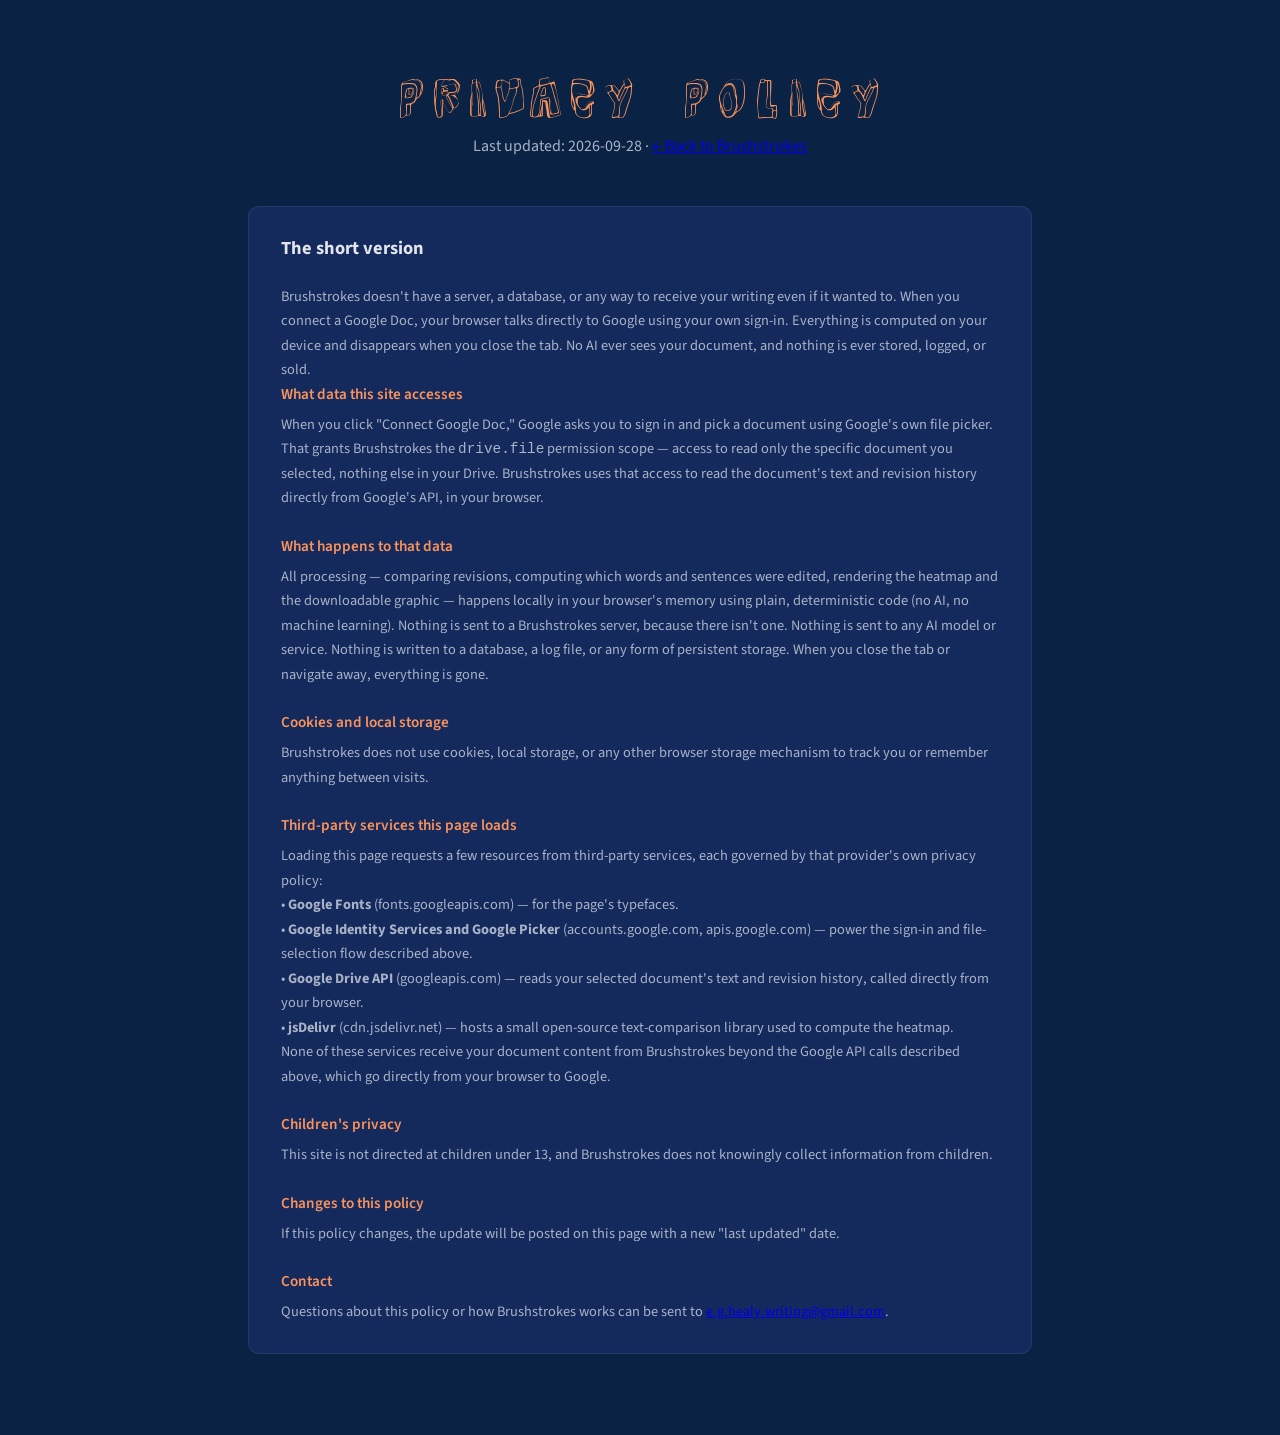
==== privacy.html @ 130ba91e "Add privacy policy page Needed for Google's OAuth consent screen publish requirements. Reflects the " ====
<!DOCTYPE html>
<html lang="en">
<head>
	<meta charset="utf-8">
	<meta name="viewport" content="width=device-width, initial-scale=1, shrink-to-fit=no">
	<title>Privacy Policy &mdash; Brushstrokes</title>
	<link rel="preconnect" href="https://fonts.googleapis.com">
	<link rel="preconnect" href="https://fonts.gstatic.com" crossorigin>
	<link href="https://fonts.googleapis.com/css2?family=Source+Sans+3:ital,wght@0,200..900;1,200..900&display=swap" rel="stylesheet">
	<link href="https://fonts.googleapis.com/css2?family=Rock+3D&display=swap" rel="stylesheet">
	<link rel="stylesheet" href="style.css">
</head>
<body>
	<main>
		<header class="intro">
			<h1 class="rock-heading" style="font-size: clamp(1.8rem, 1.5rem + 1.5vw, 3rem);">Privacy Policy</h1>
			<p class="subtitle">Last updated: 2026-09-28 &middot; <a href="index.html">&larr; Back to Brushstrokes</a></p>
		</header>

		<section class="about-panel" style="margin-top: 3rem;">
			<h2 class="about-heading">The short version</h2>
			<p>Brushstrokes doesn't have a server, a database, or any way to receive your writing even if it wanted to. When you connect a Google Doc, your browser talks directly to Google using your own sign-in. Everything is computed on your device and disappears when you close the tab. No AI ever sees your document, and nothing is ever stored, logged, or sold.</p>

			<h3 class="about-subheading">What data this site accesses</h3>
			<p>When you click "Connect Google Doc," Google asks you to sign in and pick a document using Google's own file picker. That grants Brushstrokes the <code>drive.file</code> permission scope &mdash; access to read only the specific document you selected, nothing else in your Drive. Brushstrokes uses that access to read the document's text and revision history directly from Google's API, in your browser.</p>

			<h3 class="about-subheading">What happens to that data</h3>
			<p>All processing &mdash; comparing revisions, computing which words and sentences were edited, rendering the heatmap and the downloadable graphic &mdash; happens locally in your browser's memory using plain, deterministic code (no AI, no machine learning). Nothing is sent to a Brushstrokes server, because there isn't one. Nothing is sent to any AI model or service. Nothing is written to a database, a log file, or any form of persistent storage. When you close the tab or navigate away, everything is gone.</p>

			<h3 class="about-subheading">Cookies and local storage</h3>
			<p>Brushstrokes does not use cookies, local storage, or any other browser storage mechanism to track you or remember anything between visits.</p>

			<h3 class="about-subheading">Third-party services this page loads</h3>
			<p>Loading this page requests a few resources from third-party services, each governed by that provider's own privacy policy:</p>
			<p>&bull; <strong>Google Fonts</strong> (fonts.googleapis.com) &mdash; for the page's typefaces.<br>
			&bull; <strong>Google Identity Services and Google Picker</strong> (accounts.google.com, apis.google.com) &mdash; power the sign-in and file-selection flow described above.<br>
			&bull; <strong>Google Drive API</strong> (googleapis.com) &mdash; reads your selected document's text and revision history, called directly from your browser.<br>
			&bull; <strong>jsDelivr</strong> (cdn.jsdelivr.net) &mdash; hosts a small open-source text-comparison library used to compute the heatmap.</p>
			<p>None of these services receive your document content from Brushstrokes beyond the Google API calls described above, which go directly from your browser to Google.</p>

			<h3 class="about-subheading">Children's privacy</h3>
			<p>This site is not directed at children under 13, and Brushstrokes does not knowingly collect information from children.</p>

			<h3 class="about-subheading">Changes to this policy</h3>
			<p>If this policy changes, the update will be posted on this page with a new "last updated" date.</p>

			<h3 class="about-subheading">Contact</h3>
			<p>Questions about this policy or how Brushstrokes works can be sent to <a href="mailto:e.g.healy.writing@gmail.com">e.g.healy.writing@gmail.com</a>.</p>
		</section>
	</main>
</body>
</html>
---- style.css ----
:root {
	/* Fallback theme values — overwritten immediately by applyPaletteTheme()
	   in app.js, but kept here so the page never renders unstyled. */
	--color-background: #0a2243;
	--color-panel-bg: #14295c;
	--color-control-bg: #1c3970;
	--color-border: #3f5a99;
	--color-text: #e2e5ea;
	--color-text-muted: #a9b3c7;
	--color-text-faint: #7186ac;
	--color-highlight: #fa935c;
	--color-highlight-text: #17223d;
	--color-highlight-hover: #fbaf82;
}

* {
	box-sizing: border-box;
}

/*
 * Cross-fades palette switches: anything whose color comes from a
 * --color-* custom property (background, panels, controls, borders,
 * text) transitions smoothly when applyPaletteTheme() updates those
 * variables. More specific transitions declared further down (e.g. on
 * button hover states) override this, which is intentional — those
 * stay snappy for interaction feedback.
 */
*, *::before, *::after {
	transition: background-color 0.4s ease, border-color 0.4s ease, color 0.4s ease;
}

body {
	margin: 0;
	font-family: "Source Sans 3", sans-serif;
	background-color: var(--color-background);
	color: var(--color-text);
}

main {
	max-width: 52rem;
	margin: 4rem auto;
	padding: 0 1.5rem;
}

h1.rock-heading {
	font-family: "Rock 3D", cursive;
	font-weight: 400;
	font-size: clamp(2.6rem, 2rem + 3vw, 4.8rem);
	text-transform: uppercase;
	text-align: center;
	color: var(--color-highlight);
	margin-bottom: 0.5rem;
}

.subtitle {
	color: var(--color-text-muted);
	line-height: 1.5;
	margin-top: 0;
	text-align: center;
}

.toolbar {
	display: flex;
	align-items: center;
	flex-wrap: wrap;
	gap: 1.25rem;
	margin: 6rem 0 1rem;
	padding: 0.6rem 1.1rem;
	border-radius: 0.7rem;
	min-height: 3.25rem;
	background-color: var(--color-panel-bg);
	border: 1px solid rgba(255, 255, 255, 0.08);
}

.toolbar-group {
	display: flex;
	align-items: center;
	gap: 0.6rem;
	flex-wrap: wrap;
}

.toolbar-group-label {
	font-size: 0.68rem;
	font-weight: 600;
	letter-spacing: 0.1em;
	text-transform: uppercase;
	color: var(--color-text-faint);
}

.toolbar-divider {
	align-self: stretch;
	width: 1px;
	background-color: rgba(255, 255, 255, 0.08);
}

button.btn {
	font: inherit;
	font-size: 0.9rem;
	padding: 0.4rem 0.9rem;
	border-radius: 0.4rem;
	border: 1px solid var(--color-border);
	background-color: var(--color-control-bg);
	color: var(--color-text);
	cursor: pointer;
	transition: border-color 0.15s ease, background-color 0.15s ease;
}

button.btn:hover:not(:disabled) {
	border-color: var(--color-highlight);
}

button.btn:disabled {
	opacity: 0.4;
	cursor: not-allowed;
}

.btn-primary {
	border-color: var(--color-highlight);
	background-color: var(--color-highlight);
	color: var(--color-highlight-text);
	font-weight: 600;
}

.btn-primary:hover:not(:disabled) {
	background-color: var(--color-highlight-hover);
	border-color: var(--color-highlight-hover);
}

.field-inline {
	display: flex;
	align-items: center;
	gap: 0.5rem;
}

.field-label {
	font-size: 0.75rem;
	color: var(--color-text-muted);
}

.field-inline select {
	font: inherit;
	font-size: 0.85rem;
	padding: 0.35rem 1.9rem 0.35rem 0.6rem;
	border-radius: 0.4rem;
	border: 1px solid var(--color-border);
	background-color: var(--color-control-bg);
	color: var(--color-text);
	appearance: none;
	-webkit-appearance: none;
	-moz-appearance: none;
	background-image: var(--select-caret);
	background-repeat: no-repeat;
	background-position: right 0.8rem center;
	background-size: 0.6rem 0.4rem;
}

.segmented {
	display: inline-flex;
	padding: 0.15rem;
	border-radius: 0.5rem;
	background-color: var(--color-control-bg);
	border: 1px solid var(--color-border);
}

.segmented-option {
	font: inherit;
	font-size: 0.8rem;
	padding: 0.3rem 0.75rem;
	border: none;
	border-radius: 0.35rem;
	background-color: transparent;
	color: var(--color-text-muted);
	cursor: pointer;
	transition: background-color 0.15s ease, color 0.15s ease;
}

.segmented-option:hover {
	color: var(--color-text);
}

.segmented-option.active {
	background-color: var(--color-highlight);
	color: var(--color-highlight-text);
	font-weight: 600;
}

.mode-label {
	margin-left: auto;
	font-size: 0.8rem;
	color: var(--color-text-faint);
	align-self: center;
}

.legend {
	display: flex;
	align-items: center;
	gap: 0.6rem;
	font-size: 0.8rem;
	color: var(--color-text-muted);
	margin-bottom: 1.5rem;
}

.legend-gradient {
	display: inline-block;
	width: 8rem;
	height: 0.6rem;
	border-radius: 999px;
	transition: opacity 0.25s ease;
}

.canvas {
	border-radius: 0.7rem;
	background-color: var(--color-panel-bg);
	border: 1px solid rgba(255, 255, 255, 0.08);
	padding: 1.5rem 1.75rem;
	max-height: 22rem;
	overflow-y: auto;
}

.footnote-panel {
	margin-top: 1.25rem;
	margin-bottom: 2rem;
	padding: 1.25rem 1.5rem;
	border-radius: 0.7rem;
	background-color: var(--color-panel-bg);
	border: 1px solid rgba(255, 255, 255, 0.08);
	min-height: 6rem;
}

.frame-standalone {
	display: flex;
	flex-direction: column;
	align-items: center;
	margin: 1.25rem 0 2rem;
}

.frame-label {
	display: block;
	font-size: 0.68rem;
	font-weight: 600;
	letter-spacing: 0.1em;
	text-transform: uppercase;
	color: var(--color-text-faint);
	margin-bottom: 0.75rem;
}

.frame-graphic {
	width: 100%;
	max-width: 30rem;
	height: auto;
	display: block;
	border-radius: 0.3em;
	border: 1px solid rgba(255, 255, 255, 0.12);
	transition: opacity 0.25s ease;
}

.footnote-panel .btn {
	margin-top: 1rem;
}

.footnote-label {
	display: block;
	font-size: 0.68rem;
	font-weight: 600;
	letter-spacing: 0.1em;
	text-transform: uppercase;
	color: var(--color-text-faint);
	margin-bottom: 0.75rem;
}

.footnote-placeholder {
	margin: 0;
	color: var(--color-text-faint);
	font-size: 0.9rem;
	font-style: italic;
}

.footnote-list {
	margin: 0;
	padding-left: 1.25rem;
	color: var(--color-text);
	font-size: 0.95rem;
	line-height: 1.7;
}

.footnote-list li {
	margin-bottom: 0.3rem;
}

.footnote-list li::marker {
	color: var(--color-highlight);
}

.doc-output {
	/* Always white, independent of the current palette's light/dark
	   text derivation — the document text sits on the heat gradient
	   itself, not the page background, so it isn't held to the same
	   WCAG contrast logic as the surrounding site chrome. */
	color: #ffffff;
	line-height: 1.9;
	font-size: 1.05rem;
	white-space: pre-wrap;
	transition: opacity 0.25s ease;
}

.doc-output .sentence {
	padding: 0.1em 0.05em;
	border-radius: 0.3em;
}

.doc-output .word {
	transition: text-shadow 0.2s ease;
}

.doc-output .word.heat-high {
	text-shadow: 0 0 0.5em var(--heat-glow-color, rgba(239, 68, 68, 0.6));
	font-weight: 600;
}

.about-panel {
	margin-bottom: 5rem;
	padding: 1.75rem 2rem;
	border-radius: 0.7rem;
	background-color: var(--color-panel-bg);
	border: 1px solid rgba(255, 255, 255, 0.08);
}

.about-heading {
	font-family: "Source Sans 3", sans-serif;
	font-size: 1.15rem;
	font-weight: 700;
	color: var(--color-text);
	margin: 0 0 1.5rem;
}

.about-subheading {
	font-family: "Source Sans 3", sans-serif;
	font-size: 0.95rem;
	font-weight: 600;
	color: var(--color-highlight);
	margin: 1.5rem 0 0.5rem;
}

.about-subheading:first-of-type {
	margin-top: 0;
}

.about-panel p {
	margin: 0;
	color: var(--color-text-muted);
	font-size: 0.9rem;
	line-height: 1.7;
}
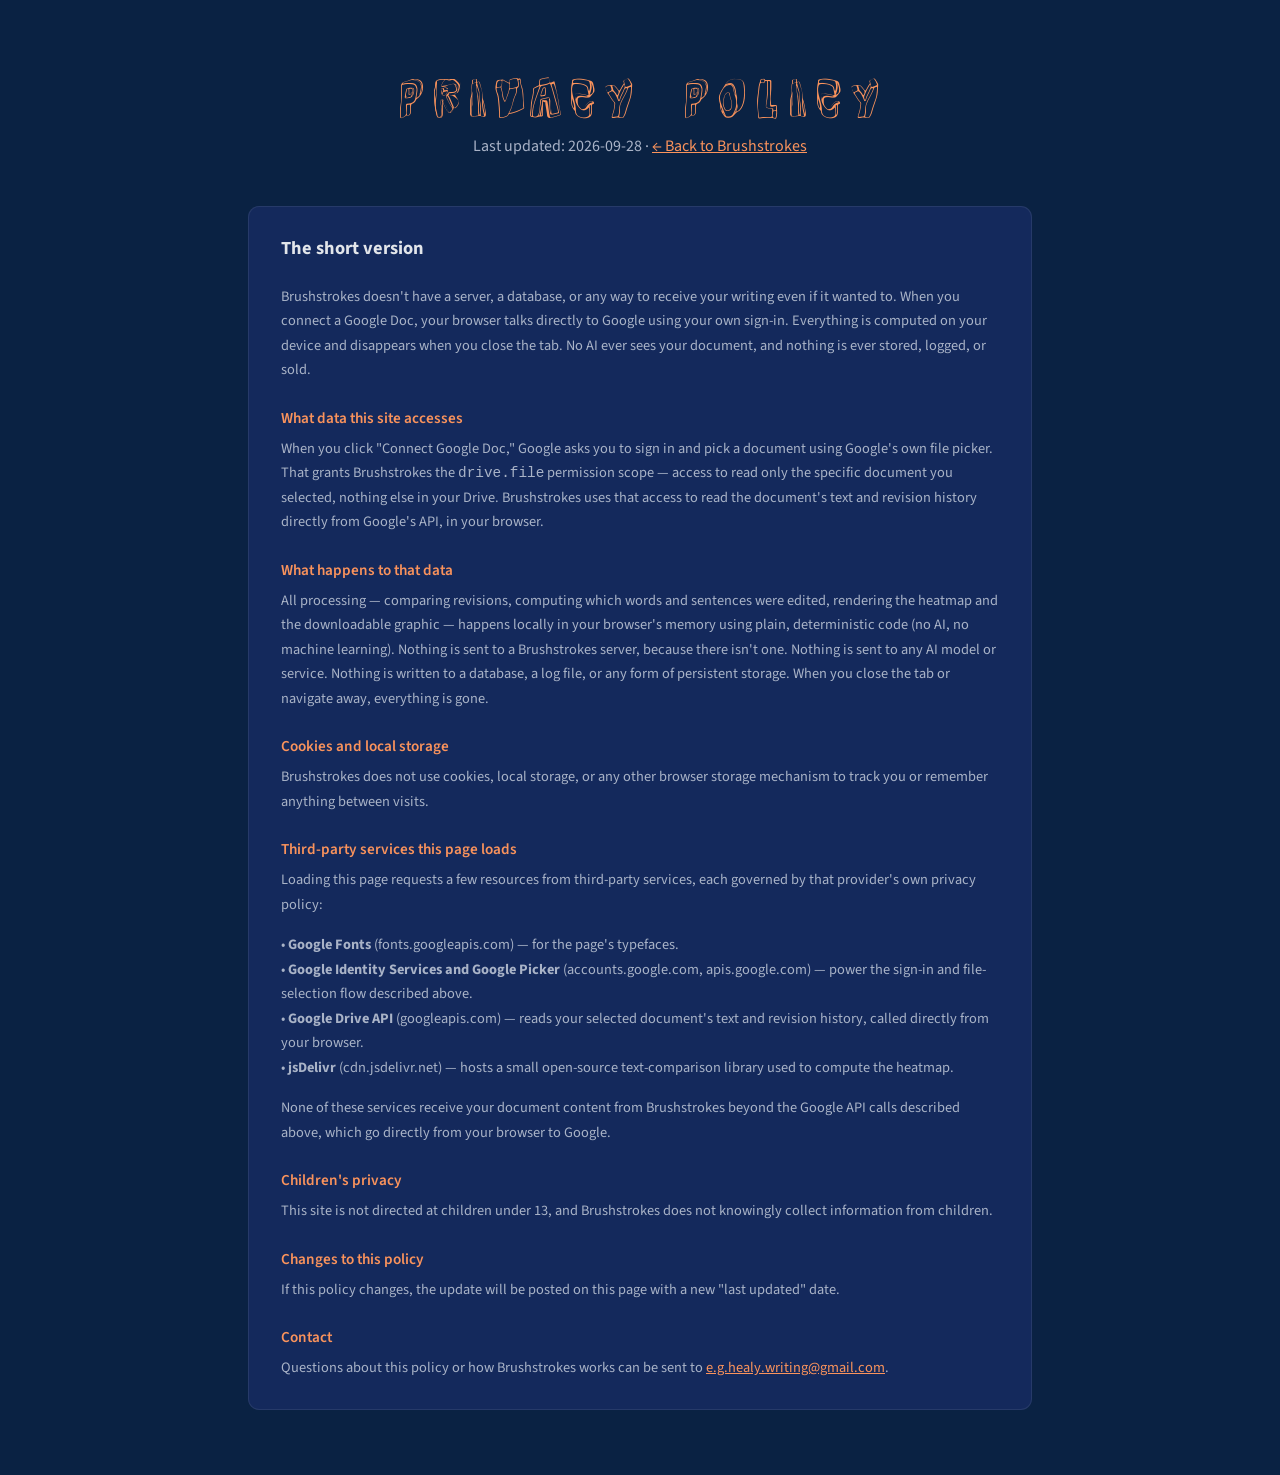
==== commit 591e9fcc: "Consolidate content sections into a reusable .content-card pattern Replaces the per-section about-pa" ====
--- a/privacy.html
+++ b/privacy.html
@@ -17,20 +17,20 @@
 			<p class="subtitle">Last updated: 2026-09-28 &middot; <a href="index.html">&larr; Back to Brushstrokes</a></p>
 		</header>
 
-		<section class="about-panel" style="margin-top: 3rem;">
-			<h2 class="about-heading">The short version</h2>
+		<section class="content-card">
+			<h2>The short version</h2>
 			<p>Brushstrokes doesn't have a server, a database, or any way to receive your writing even if it wanted to. When you connect a Google Doc, your browser talks directly to Google using your own sign-in. Everything is computed on your device and disappears when you close the tab. No AI ever sees your document, and nothing is ever stored, logged, or sold.</p>
 
-			<h3 class="about-subheading">What data this site accesses</h3>
+			<h3>What data this site accesses</h3>
 			<p>When you click "Connect Google Doc," Google asks you to sign in and pick a document using Google's own file picker. That grants Brushstrokes the <code>drive.file</code> permission scope &mdash; access to read only the specific document you selected, nothing else in your Drive. Brushstrokes uses that access to read the document's text and revision history directly from Google's API, in your browser.</p>
 
-			<h3 class="about-subheading">What happens to that data</h3>
+			<h3>What happens to that data</h3>
 			<p>All processing &mdash; comparing revisions, computing which words and sentences were edited, rendering the heatmap and the downloadable graphic &mdash; happens locally in your browser's memory using plain, deterministic code (no AI, no machine learning). Nothing is sent to a Brushstrokes server, because there isn't one. Nothing is sent to any AI model or service. Nothing is written to a database, a log file, or any form of persistent storage. When you close the tab or navigate away, everything is gone.</p>
 
-			<h3 class="about-subheading">Cookies and local storage</h3>
+			<h3>Cookies and local storage</h3>
 			<p>Brushstrokes does not use cookies, local storage, or any other browser storage mechanism to track you or remember anything between visits.</p>
 
-			<h3 class="about-subheading">Third-party services this page loads</h3>
+			<h3>Third-party services this page loads</h3>
 			<p>Loading this page requests a few resources from third-party services, each governed by that provider's own privacy policy:</p>
 			<p>&bull; <strong>Google Fonts</strong> (fonts.googleapis.com) &mdash; for the page's typefaces.<br>
 			&bull; <strong>Google Identity Services and Google Picker</strong> (accounts.google.com, apis.google.com) &mdash; power the sign-in and file-selection flow described above.<br>
@@ -38,13 +38,13 @@
 			&bull; <strong>jsDelivr</strong> (cdn.jsdelivr.net) &mdash; hosts a small open-source text-comparison library used to compute the heatmap.</p>
 			<p>None of these services receive your document content from Brushstrokes beyond the Google API calls described above, which go directly from your browser to Google.</p>
 
-			<h3 class="about-subheading">Children's privacy</h3>
+			<h3>Children's privacy</h3>
 			<p>This site is not directed at children under 13, and Brushstrokes does not knowingly collect information from children.</p>
 
-			<h3 class="about-subheading">Changes to this policy</h3>
+			<h3>Changes to this policy</h3>
 			<p>If this policy changes, the update will be posted on this page with a new "last updated" date.</p>
 
-			<h3 class="about-subheading">Contact</h3>
+			<h3>Contact</h3>
 			<p>Questions about this policy or how Brushstrokes works can be sent to <a href="mailto:e.g.healy.writing@gmail.com">e.g.healy.writing@gmail.com</a>.</p>
 		</section>
 	</main>
--- a/style.css
+++ b/style.css
@@ -11,6 +11,7 @@
 	--color-highlight: #fa935c;
 	--color-highlight-text: #17223d;
 	--color-highlight-hover: #fbaf82;
+	--color-highlight-hover-text: #17223d;
 }
 
 * {
@@ -36,6 +37,14 @@
 	color: var(--color-text);
 }
 
+a {
+	color: var(--color-highlight);
+}
+
+a:hover {
+	color: var(--color-highlight-hover);
+}
+
 main {
 	max-width: 52rem;
 	margin: 4rem auto;
@@ -114,16 +123,17 @@
 	cursor: not-allowed;
 }
 
-.btn-primary {
+button.btn-primary {
 	border-color: var(--color-highlight);
 	background-color: var(--color-highlight);
 	color: var(--color-highlight-text);
 	font-weight: 600;
 }
 
-.btn-primary:hover:not(:disabled) {
+button.btn-primary:hover:not(:disabled) {
 	background-color: var(--color-highlight-hover);
 	border-color: var(--color-highlight-hover);
+	color: var(--color-highlight-hover-text);
 }
 
 .field-inline {
@@ -213,8 +223,6 @@
 	background-color: var(--color-panel-bg);
 	border: 1px solid rgba(255, 255, 255, 0.08);
 	padding: 1.5rem 1.75rem;
-	max-height: 22rem;
-	overflow-y: auto;
 }
 
 .footnote-panel {
@@ -245,6 +253,23 @@
 }
 
 .frame-graphic {
+	width: 100%;
+	max-width: 30rem;
+	height: auto;
+	display: block;
+	border-radius: 0.3em;
+	border: 1px solid rgba(255, 255, 255, 0.12);
+	transition: opacity 0.25s ease;
+}
+
+.painting-reference {
+	display: flex;
+	flex-direction: column;
+	align-items: center;
+	margin: 3rem 0 1rem;
+}
+
+.painting-image {
 	width: 100%;
 	max-width: 30rem;
 	height: auto;
@@ -317,15 +342,29 @@
 	font-weight: 600;
 }
 
-.about-panel {
-	margin-bottom: 5rem;
+/*
+ * Generic reusable content card. To add a new prose section anywhere
+ * on the site, just wrap it in a <section class="content-card"> with
+ * plain <h2>/<h3>/<p> tags — no per-section heading classes needed,
+ * the container handles all the styling via these descendant rules.
+ *
+ *   <section class="content-card">
+ *     <h2>Section title</h2>
+ *     <p>Intro paragraph.</p>
+ *     <h3>A subheading</h3>
+ *     <p>More content.</p>
+ *     <p>Another paragraph — gets automatic spacing from the one above.</p>
+ *   </section>
+ */
+.content-card {
+	margin: 3rem 0;
 	padding: 1.75rem 2rem;
 	border-radius: 0.7rem;
 	background-color: var(--color-panel-bg);
 	border: 1px solid rgba(255, 255, 255, 0.08);
 }
 
-.about-heading {
+.content-card h2 {
 	font-family: "Source Sans 3", sans-serif;
 	font-size: 1.15rem;
 	font-weight: 700;
@@ -333,7 +372,7 @@
 	margin: 0 0 1.5rem;
 }
 
-.about-subheading {
+.content-card h3 {
 	font-family: "Source Sans 3", sans-serif;
 	font-size: 0.95rem;
 	font-weight: 600;
@@ -341,13 +380,17 @@
 	margin: 1.5rem 0 0.5rem;
 }
 
-.about-subheading:first-of-type {
+.content-card h3:first-child {
 	margin-top: 0;
 }
 
-.about-panel p {
+.content-card p {
 	margin: 0;
 	color: var(--color-text-muted);
 	font-size: 0.9rem;
 	line-height: 1.7;
 }
+
+.content-card p + p {
+	margin-top: 1rem;
+}
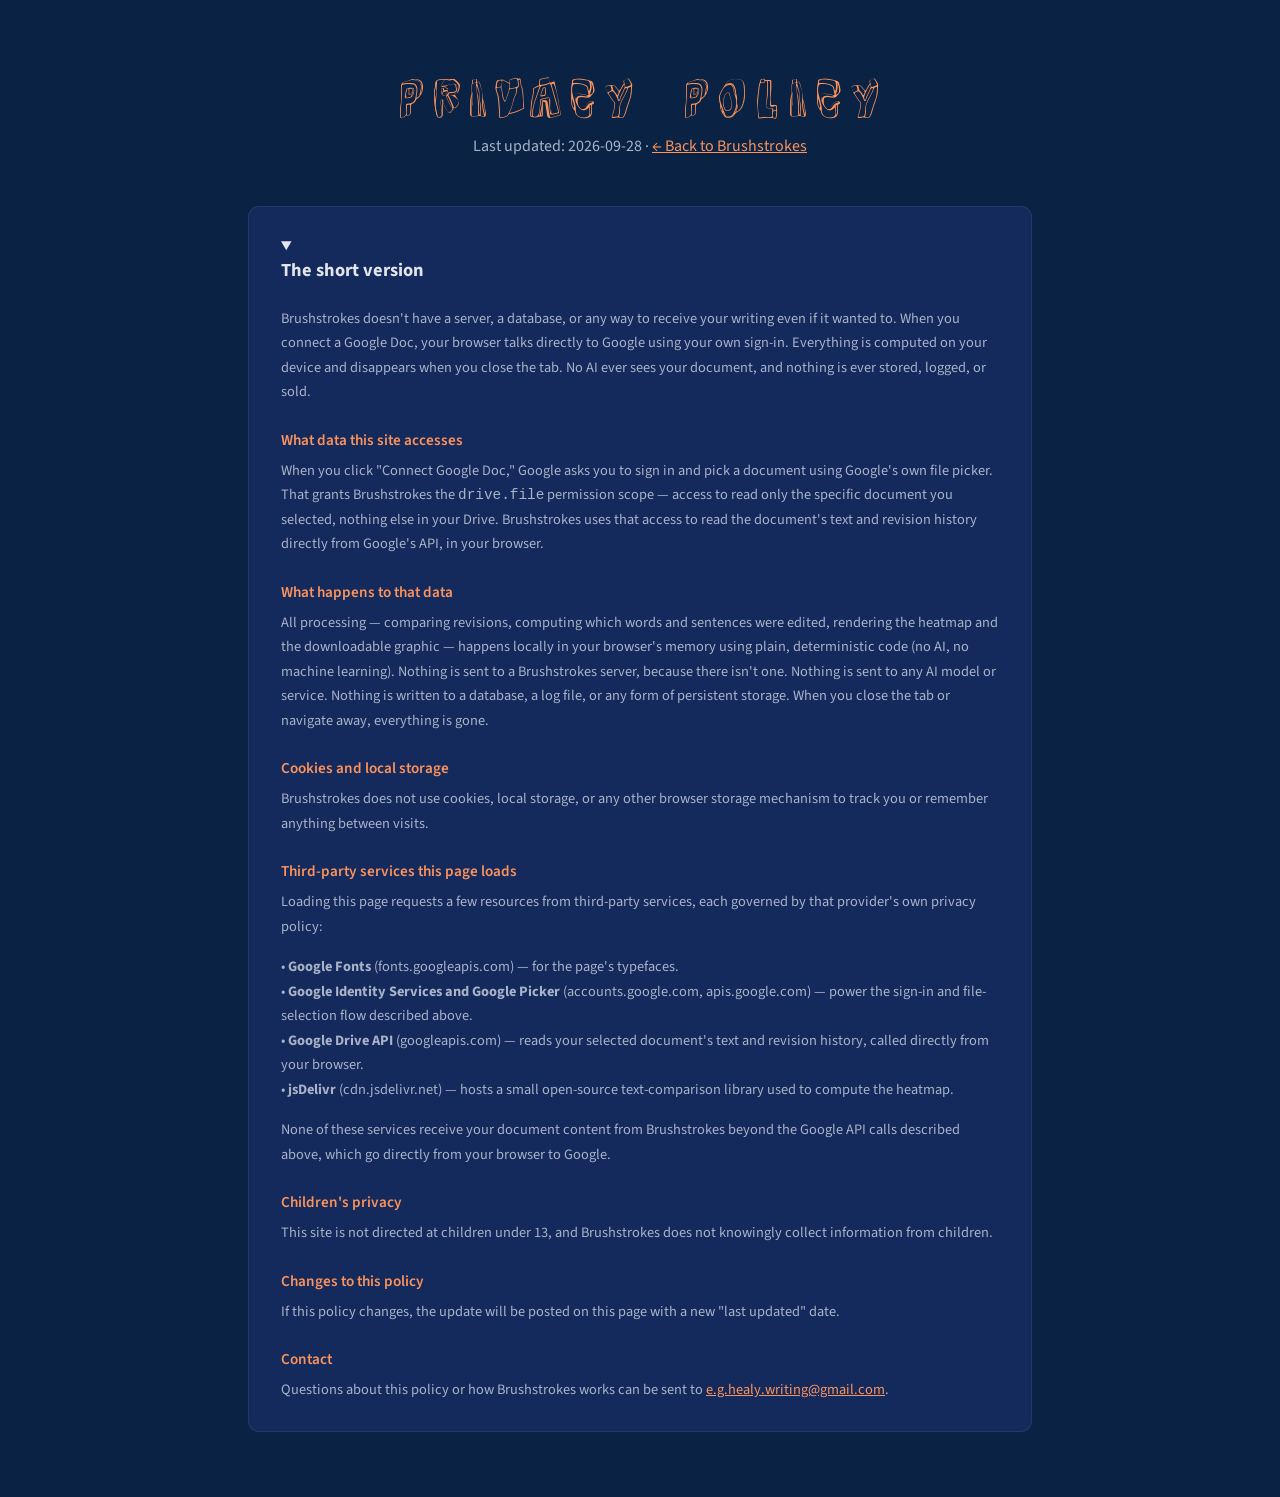
==== commit 1df06d37: "a.i." ====
--- a/privacy.html
+++ b/privacy.html
@@ -17,8 +17,8 @@
 			<p class="subtitle">Last updated: 2026-09-28 &middot; <a href="index.html">&larr; Back to Brushstrokes</a></p>
 		</header>
 
-		<section class="content-card">
-			<h2>The short version</h2>
+		<details class="content-card" open>
+			<summary><h2>The short version</h2></summary>
 			<p>Brushstrokes doesn't have a server, a database, or any way to receive your writing even if it wanted to. When you connect a Google Doc, your browser talks directly to Google using your own sign-in. Everything is computed on your device and disappears when you close the tab. No AI ever sees your document, and nothing is ever stored, logged, or sold.</p>
 
 			<h3>What data this site accesses</h3>
@@ -46,7 +46,7 @@
 
 			<h3>Contact</h3>
 			<p>Questions about this policy or how Brushstrokes works can be sent to <a href="mailto:e.g.healy.writing@gmail.com">e.g.healy.writing@gmail.com</a>.</p>
-		</section>
+		</details>
 	</main>
 </body>
 </html>
--- a/style.css
+++ b/style.css
@@ -136,34 +136,6 @@
 	color: var(--color-highlight-hover-text);
 }
 
-.field-inline {
-	display: flex;
-	align-items: center;
-	gap: 0.5rem;
-}
-
-.field-label {
-	font-size: 0.75rem;
-	color: var(--color-text-muted);
-}
-
-.field-inline select {
-	font: inherit;
-	font-size: 0.85rem;
-	padding: 0.35rem 1.9rem 0.35rem 0.6rem;
-	border-radius: 0.4rem;
-	border: 1px solid var(--color-border);
-	background-color: var(--color-control-bg);
-	color: var(--color-text);
-	appearance: none;
-	-webkit-appearance: none;
-	-moz-appearance: none;
-	background-image: var(--select-caret);
-	background-repeat: no-repeat;
-	background-position: right 0.8rem center;
-	background-size: 0.6rem 0.4rem;
-}
-
 .segmented {
 	display: inline-flex;
 	padding: 0.15rem;
@@ -201,6 +173,112 @@
 	align-self: center;
 }
 
+/*
+ * Fixed vertical rail of palette thumbnails, pinned to the right edge
+ * of the viewport so it's reachable from anywhere on the page. Click a
+ * thumbnail to switch palettes — see populatePaletteRail() in app.js.
+ */
+.palette-rail {
+	position: fixed;
+	top: 50%;
+	right: 1.25rem;
+	transform: translateY(-50%);
+	z-index: 100;
+	display: flex;
+	flex-direction: column;
+	gap: 0.5rem;
+	padding: 0.5rem;
+	border-radius: 0.7rem;
+	background-color: var(--color-panel-bg);
+	border: 1px solid rgba(255, 255, 255, 0.08);
+	max-height: 80vh;
+	overflow-y: auto;
+}
+
+.palette-rail-item {
+	display: block;
+	padding: 0;
+	line-height: 0;
+	border: 2px solid transparent;
+	border-radius: 0.4rem;
+	background: none;
+	cursor: pointer;
+	transition: border-color 0.15s ease, transform 0.15s ease;
+}
+
+.palette-rail-item:hover {
+	border-color: var(--color-highlight);
+	transform: scale(1.06);
+}
+
+.palette-rail-item.active {
+	border-color: var(--color-highlight);
+	box-shadow: 0 0 0 2px var(--color-panel-bg), 0 0 0 4px var(--color-highlight);
+}
+
+.palette-rail-thumb {
+	display: block;
+	width: 2.75rem;
+	height: 2.75rem;
+	object-fit: cover;
+	border-radius: 0.25rem;
+}
+
+@media (max-width: 900px) {
+	.palette-rail {
+		right: 0.5rem;
+		gap: 0.35rem;
+		padding: 0.35rem;
+	}
+
+	.palette-rail-thumb {
+		width: 2rem;
+		height: 2rem;
+	}
+
+	.palette-preview {
+		right: 3.7rem;
+		width: 12rem;
+	}
+}
+
+/*
+ * Larger preview of a palette's painting, shown when hovering (or
+ * focusing) its rail thumbnail. Positioned outside the rail itself
+ * (not scaling the thumbnail in place) since the rail clips overflow
+ * for its internal scrollbar. JS sets `top` per-thumbnail so the
+ * preview lines up with whichever one is active; this just handles
+ * the horizontal placement, sizing, and show/hide transition.
+ */
+.palette-preview {
+	position: fixed;
+	right: 5.5rem;
+	width: 16rem;
+	max-width: 40vw;
+	max-height: 70vh;
+	transform: translateY(-50%) scale(0.96);
+	opacity: 0;
+	pointer-events: none;
+	z-index: 101;
+	border-radius: 0.5rem;
+	overflow: hidden;
+	border: 1px solid rgba(255, 255, 255, 0.15);
+	box-shadow: 0 12px 40px rgba(0, 0, 0, 0.5);
+	transition: opacity 0.15s ease, transform 0.15s ease;
+}
+
+.palette-preview.visible {
+	opacity: 1;
+	transform: translateY(-50%) scale(1);
+}
+
+.palette-preview img {
+	display: block;
+	width: 100%;
+	height: 100%;
+	object-fit: cover;
+}
+
 .legend {
 	display: flex;
 	align-items: center;
@@ -249,7 +327,7 @@
 	letter-spacing: 0.1em;
 	text-transform: uppercase;
 	color: var(--color-text-faint);
-	margin-bottom: 0.75rem;
+	margin-top: 0.75rem;
 }
 
 .frame-graphic {
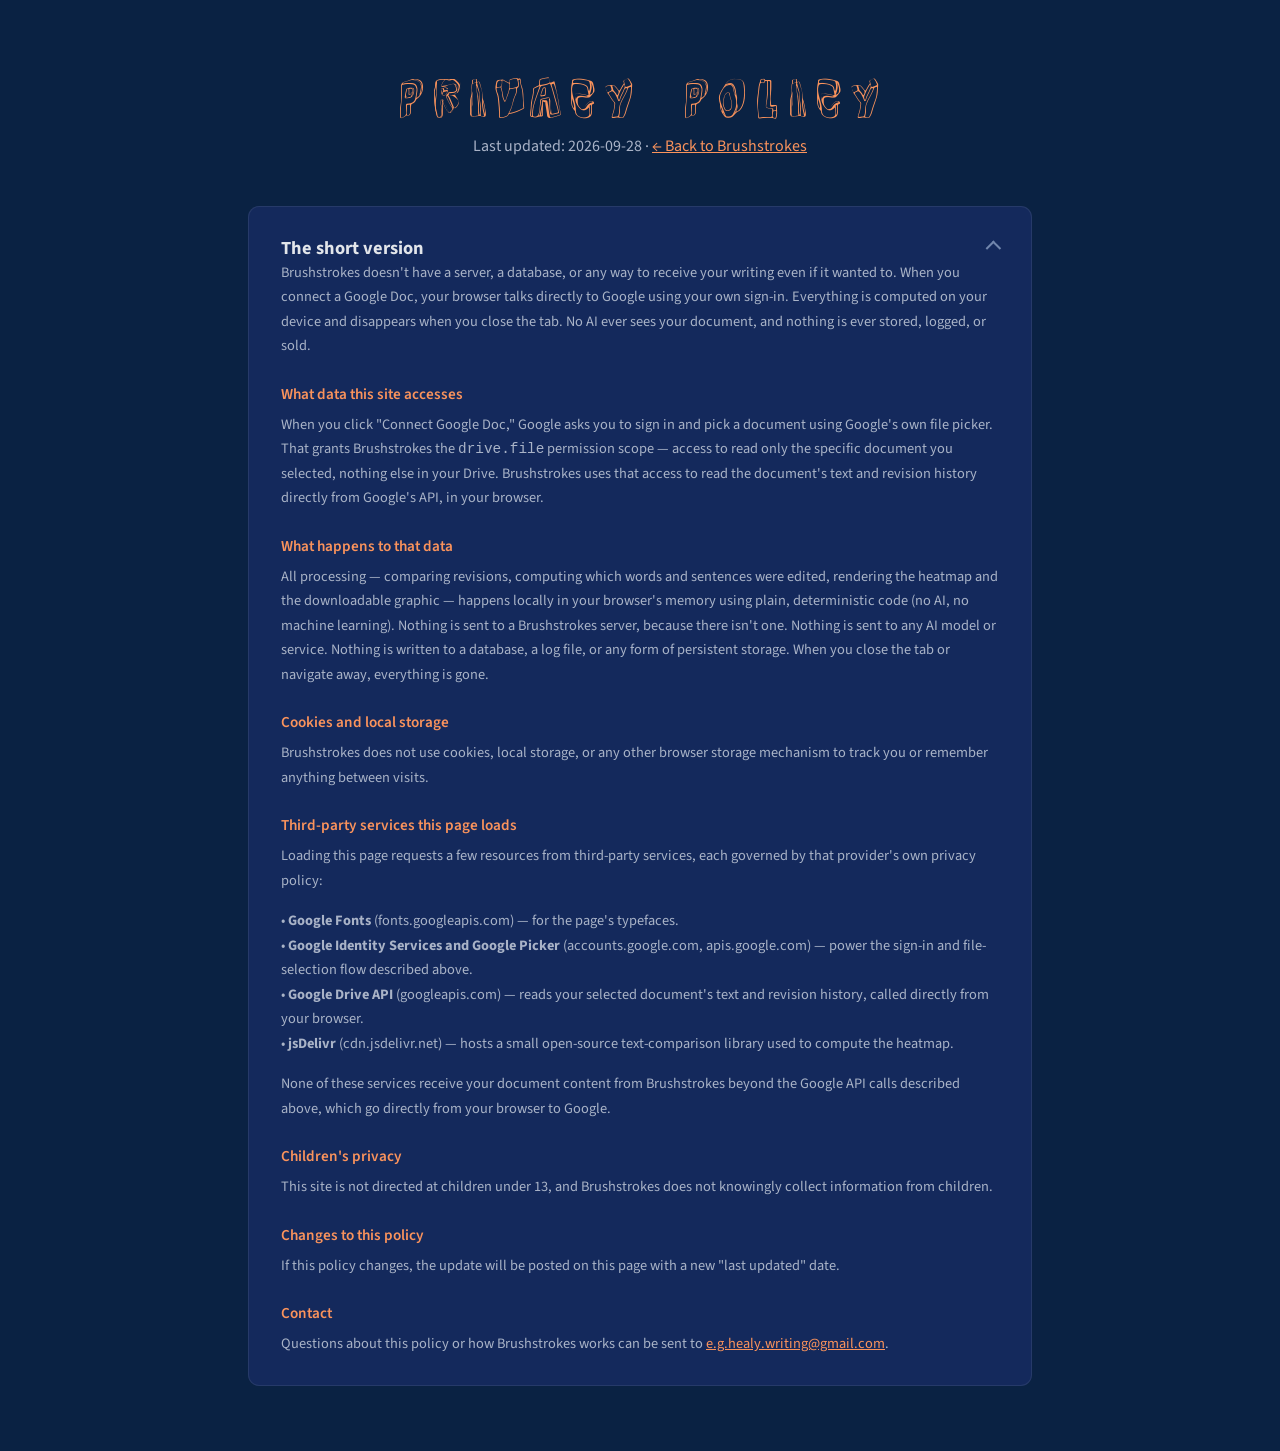
==== commit 4eca8d76: "Block crawlers and archive bots via robots.txt and meta tags Disallows all user-agents in robots.txt" ====
--- a/privacy.html
+++ b/privacy.html
@@ -3,6 +3,7 @@
 <head>
 	<meta charset="utf-8">
 	<meta name="viewport" content="width=device-width, initial-scale=1, shrink-to-fit=no">
+	<meta name="robots" content="noindex, nofollow, noarchive">
 	<title>Privacy Policy &mdash; Brushstrokes</title>
 	<link rel="preconnect" href="https://fonts.googleapis.com">
 	<link rel="preconnect" href="https://fonts.gstatic.com" crossorigin>
--- a/style.css
+++ b/style.css
@@ -472,3 +472,43 @@
 .content-card p + p {
 	margin-top: 1rem;
 }
+
+.content-card summary {
+	cursor: pointer;
+	list-style: none;
+	display: flex;
+	align-items: center;
+	justify-content: space-between;
+	gap: 1rem;
+}
+
+.content-card summary::-webkit-details-marker {
+	display: none;
+}
+
+.content-card summary::marker {
+	content: "";
+}
+
+.content-card summary h2 {
+	margin: 0;
+}
+
+.content-card summary::after {
+	content: "";
+	flex-shrink: 0;
+	width: 0.55em;
+	height: 0.55em;
+	border-right: 2px solid var(--color-text-faint);
+	border-bottom: 2px solid var(--color-text-faint);
+	transform: rotate(45deg);
+	transition: transform 0.2s ease;
+}
+
+.content-card[open] summary::after {
+	transform: rotate(-135deg);
+}
+
+.content-card summary:hover h2 {
+	color: var(--color-highlight);
+}
